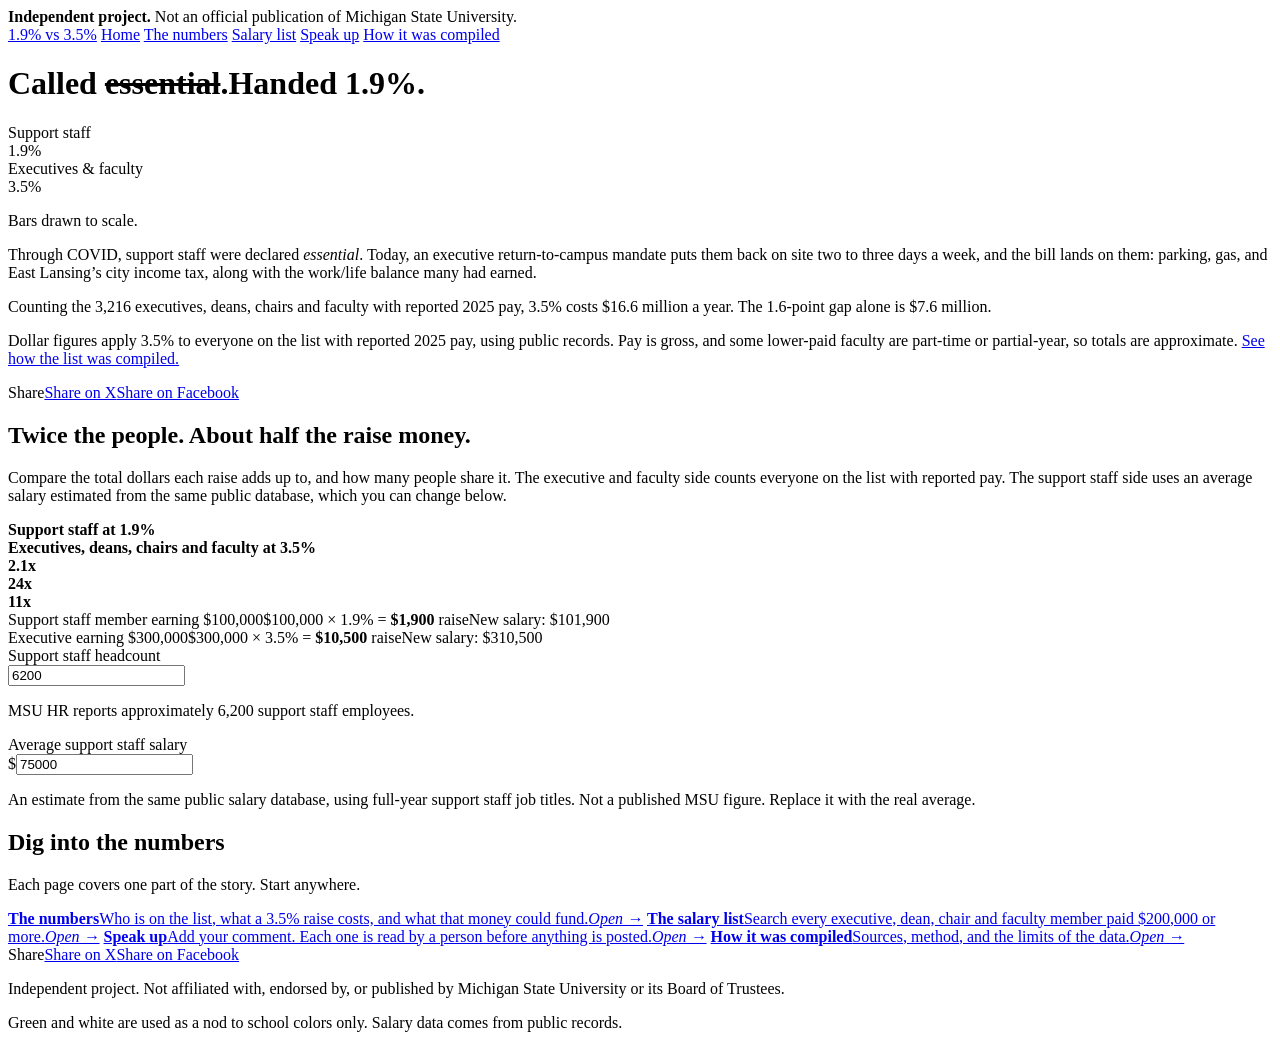
==== index.html @ 8581d36d "Add files via upload" ====
<!doctype html>
<html lang="en">
<head>
<meta charset="utf-8">
<meta name="viewport" content="width=device-width, initial-scale=1">
<title>1.9% vs 3.5%: MSU Raises</title>
<meta name="description" content="Support staff received a 1.9% raise while executives and faculty received 3.5%. Twice the people, about half the raise money.">
<meta property="og:type" content="website">
<meta property="og:title" content="Support staff got 1.9%. Executives got 3.5%.">
<meta property="og:description" content="Support staff received a 1.9% raise while executives and faculty received 3.5%. Twice the people, about half the raise money.">
<meta name="twitter:card" content="summary_large_image">
<meta name="twitter:title" content="Support staff got 1.9%. Executives got 3.5%.">
<meta name="twitter:description" content="Support staff received a 1.9% raise while executives and faculty received 3.5%. Twice the people, about half the raise money.">
<link rel="canonical" href="https://msu.unfml.com/">
<meta property="og:url" content="https://msu.unfml.com/">
<meta property="og:site_name" content="1.9% vs 3.5%">
<meta property="og:image" content="https://msu.unfml.com/assets/og-image.png">
<meta property="og:image:width" content="1200">
<meta property="og:image:height" content="630">
<meta property="og:image:alt" content="1.9% vs 3.5%: twice the people, about half the raise money">
<meta name="twitter:image" content="https://msu.unfml.com/assets/og-image.png">
<link rel="stylesheet" href="assets/style.css">
</head>
<body>

<div class="banner"><div class="wrap">
  <strong>Independent project.</strong>
  <span>Not an official publication of Michigan State University.</span>
</div></div>

<nav class="nav" aria-label="Site"><div class="wrap">
    <a class="brand" href="index.html">1.9% vs 3.5%</a>
    <a class="l" href="index.html" aria-current="page">Home</a>
    <a class="l" href="numbers.html">The numbers</a>
    <a class="l" href="salaries.html">Salary list</a>
    <a class="l" href="voices.html">Speak up</a>
    <a class="l" href="method.html">How it was compiled</a>
  </div></nav>

<header class="hero">
  <div class="wrap">
    <h1 class="stmt"><span class="l1">Called <s>essential</s>.</span><span class="l2">Handed <b>1.9%</b>.</span></h1>
    <div class="race" aria-label="Raise comparison, drawn to scale">
      <div class="rc-row rc-a"><div class="rc-who">Support staff</div><div class="rc-track"><div class="rc-bar">1.9%</div></div></div>
      <div class="rc-row rc-b"><div class="rc-who">Executives &amp; faculty</div><div class="rc-track"><div class="rc-bar">3.5%</div></div></div>
      <p class="note">Bars drawn to scale.</p>
    </div>
    <p>Through COVID, support staff were declared <i>essential</i>. Today, an executive return-to-campus mandate puts them back on site two to three days a week, and the bill lands on them: parking, gas, and East Lansing’s city income tax, along with the work/life balance many had earned.</p>
    <p>Counting the <span id="heroN">3,216</span> executives, deans, chairs and faculty with reported 2025 pay, 3.5% costs <span class="cost" id="heroCost">$16.6 million</span> a year. The 1.6-point gap alone is <span id="heroGap">$7.6 million</span>.</p>
    <p class="scenario">Dollar figures apply 3.5% to everyone on the list with reported 2025 pay, using public records. Pay is gross, and some lower-paid faculty are part-time or partial-year, so totals are approximate. <a href="method.html">See how the list was compiled.</a></p>
    <div class="share" role="group" aria-label="Share this page"><span class="lbl">Share</span><a class="shx" href="https://x.com/intent/post" target="_blank" rel="noopener noreferrer">Share on X</a><a class="shfb" href="https://www.facebook.com/sharer/sharer.php" target="_blank" rel="noopener noreferrer">Share on Facebook</a></div>
  </div>
</header>

<section class="scale" id="scale" aria-labelledby="scH">
  <div class="wrap">
    <h2 id="scH">Twice the people. About half the raise money.</h2>
    <p class="lede">Compare the total dollars each raise adds up to, and how many people share it. The executive and faculty side counts everyone on the list with reported pay. The support staff side uses an average salary estimated from the same public database, which you can change below.</p>
    <div class="cmp">
      <div class="cmp-row">
        <div class="head"><b id="sName">Support staff at 1.9%</b><span id="sMeta"></span></div>
        <div class="cmp-track"><div class="cmp-bar s" id="sBar" style="width:0"></div></div>
      </div>
      <div class="cmp-row">
        <div class="head"><b>Executives, deans, chairs and faculty at 3.5%</b><span id="xMeta"></span></div>
        <div class="cmp-track"><div class="cmp-bar x" id="xBar" style="width:0"></div></div>
      </div>
    </div>
    <div class="verdict" aria-live="polite">
      <div class="v"><b id="vMoney">2.1x</b><span id="vMoneyT"></span></div>
      <div class="v"><b id="vPeople">24x</b><span id="vPeopleT"></span></div>
      <div class="v"><b id="vPer">11x</b><span id="vPerT"></span></div>
    </div>
    <div class="example" aria-label="Example of the same raise on two salaries">
      <div class="ex"><span class="who">Support staff member earning $100,000</span><span class="math">$100,000 &times; 1.9% = <b>$1,900</b> raise</span><span class="new">New salary: $101,900</span></div>
      <div class="ex hot"><span class="who">Executive earning $300,000</span><span class="math">$300,000 &times; 3.5% = <b>$10,500</b> raise</span><span class="new">New salary: $310,500</span></div>
    </div>
    <div class="scale-inputs">
      <div>
        <label for="sCount">Support staff headcount</label>
        <div class="inputrow"><input id="sCount" type="number" min="1" step="100" value="6200" inputmode="numeric"></div>
        <p class="hint">MSU HR reports approximately 6,200 support staff employees.</p>
      </div>
      <div>
        <label for="sAvg">Average support staff salary</label>
        <div class="inputrow"><span>$</span><input id="sAvg" type="number" min="1" step="1000" value="75000" inputmode="numeric"></div>
        <p class="hint">An estimate from the same public salary database, using full-year support staff job titles. Not a published MSU figure. Replace it with the real average.</p>
      </div>
    </div>
  </div>
</section>

<section class="explore" aria-labelledby="exH">
  <div class="wrap">
    <h2 id="exH">Dig into the numbers</h2>
    <p class="lede">Each page covers one part of the story. Start anywhere.</p>
    <div class="cards">
      <a class="card" href="numbers.html"><b>The numbers</b><span>Who is on the list, what a 3.5% raise costs, and what that money could fund.</span><em>Open &rarr;</em></a>
      <a class="card" href="salaries.html"><b>The salary list</b><span>Search every executive, dean, chair and faculty member paid $200,000 or more.</span><em>Open &rarr;</em></a>
      <a class="card" href="voices.html"><b>Speak up</b><span>Add your comment. Each one is read by a person before anything is posted.</span><em>Open &rarr;</em></a>
      <a class="card" href="method.html"><b>How it was compiled</b><span>Sources, method, and the limits of the data.</span><em>Open &rarr;</em></a>
    </div>
  </div>
</section>

<footer>
  <div class="wrap">
    <div class="share" role="group" aria-label="Share this page"><span class="lbl">Share</span><a class="shx" href="https://x.com/intent/post" target="_blank" rel="noopener noreferrer">Share on X</a><a class="shfb" href="https://www.facebook.com/sharer/sharer.php" target="_blank" rel="noopener noreferrer">Share on Facebook</a></div>
    <p>Independent project. Not affiliated with, endorsed by, or published by Michigan State University or its Board of Trustees.</p>
    <p>Green and white are used as a nod to school colors only. Salary data comes from public records.</p>
  </div>
</footer>

<script src="assets/data.js"></script>
<script src="assets/share.js"></script>
<script src="assets/home.js"></script>
</body>
</html>
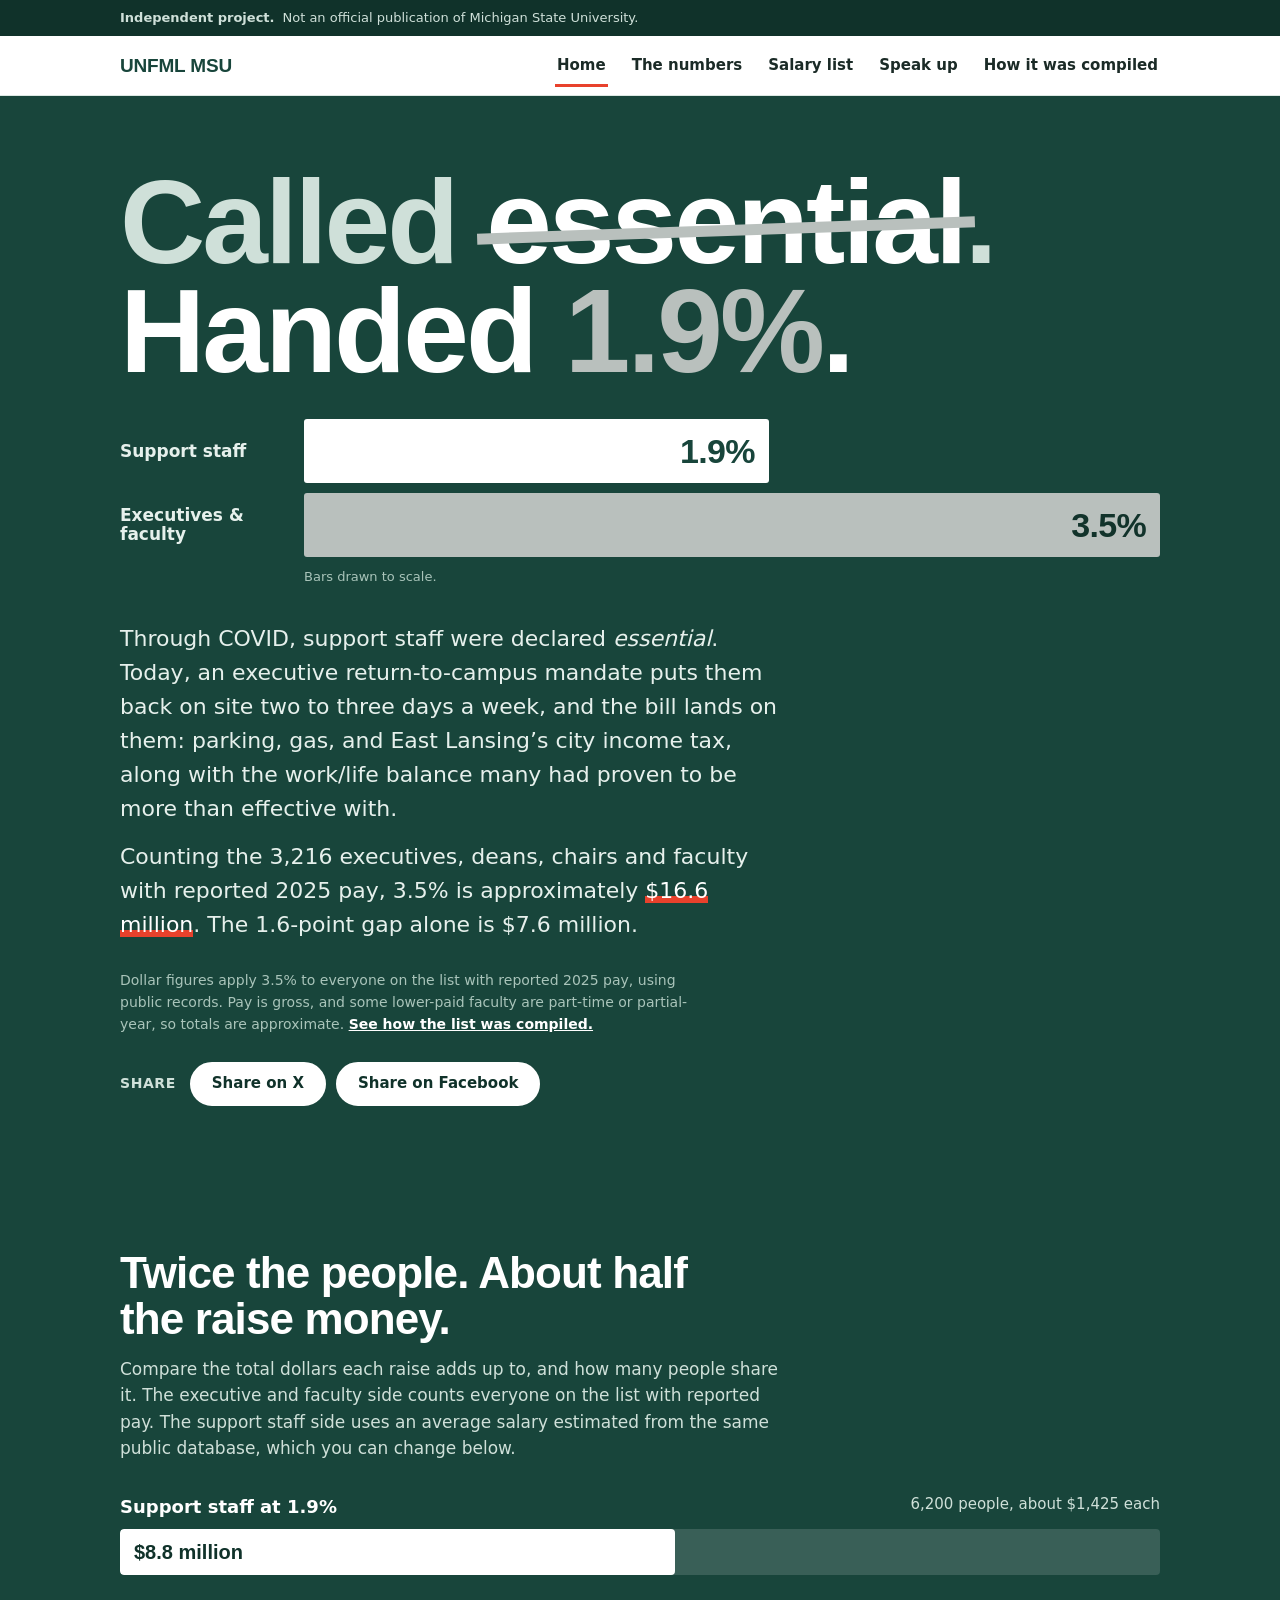
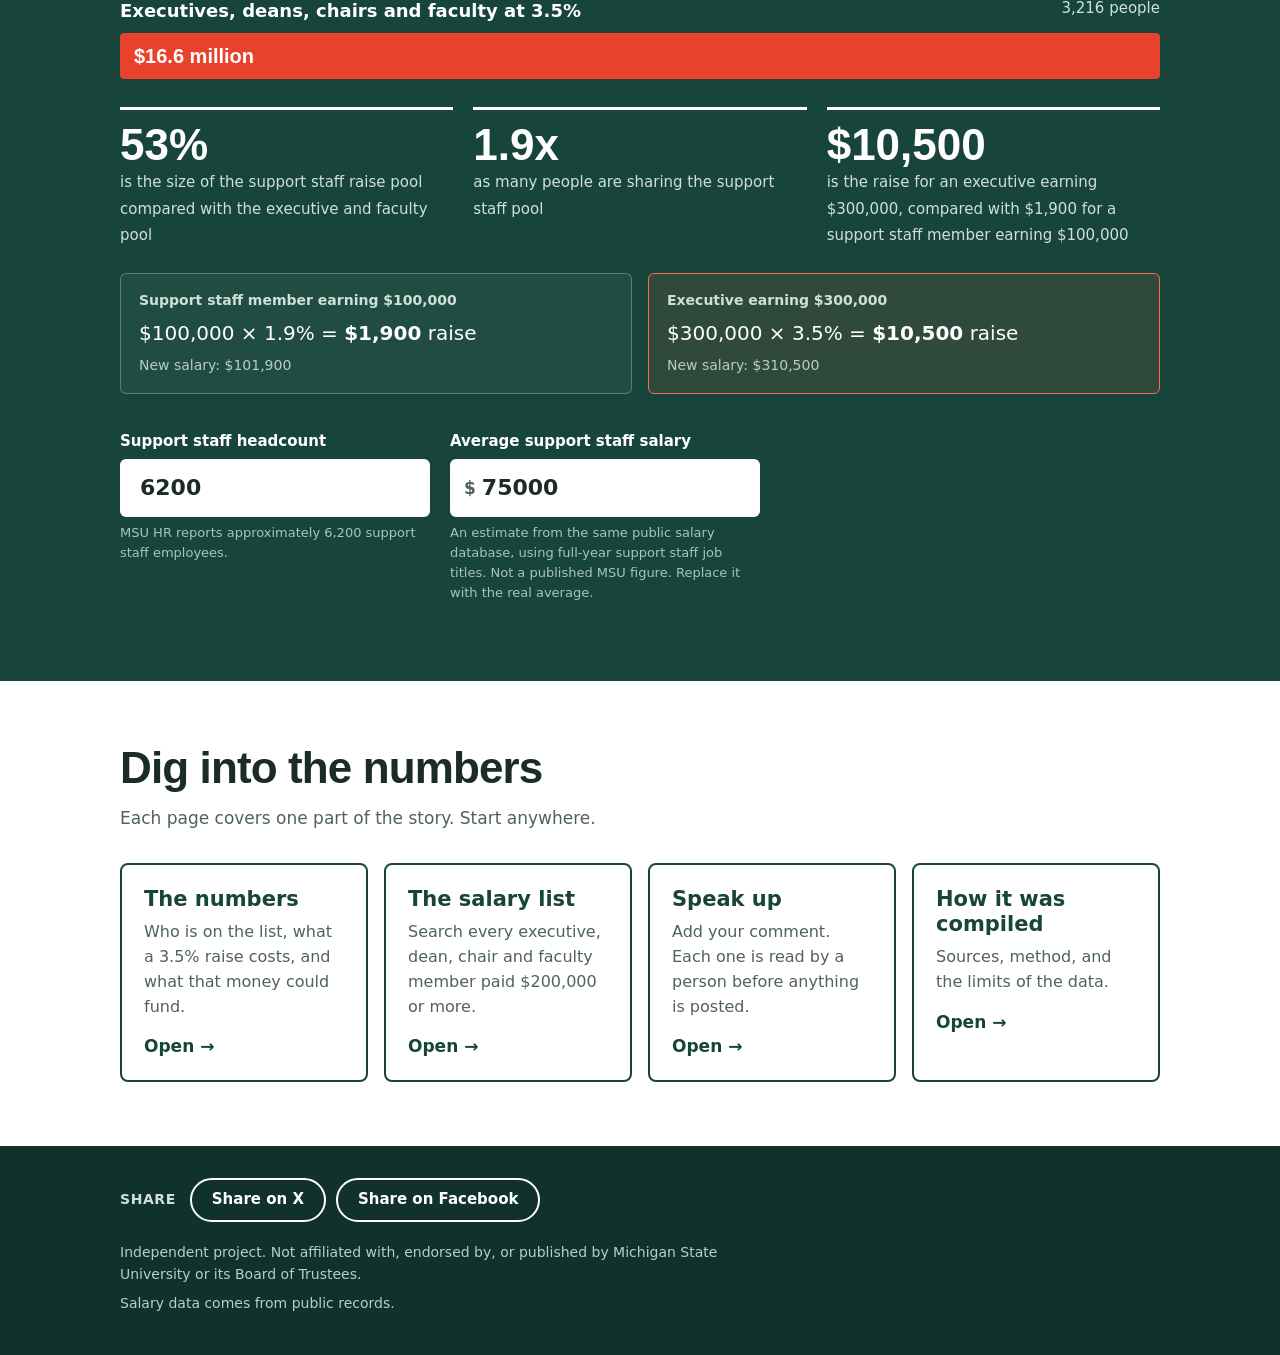
==== commit 9b98d70d: "Update navigation brand and content in index.html" ====
--- a/index.html
+++ b/index.html
@@ -29,7 +29,7 @@
 </div></div>
 
 <nav class="nav" aria-label="Site"><div class="wrap">
-    <a class="brand" href="index.html">1.9% vs 3.5%</a>
+    <a class="brand" href="index.html">UNFML MSU</a>
     <a class="l" href="index.html" aria-current="page">Home</a>
     <a class="l" href="numbers.html">The numbers</a>
     <a class="l" href="salaries.html">Salary list</a>
@@ -45,8 +45,8 @@
       <div class="rc-row rc-b"><div class="rc-who">Executives &amp; faculty</div><div class="rc-track"><div class="rc-bar">3.5%</div></div></div>
       <p class="note">Bars drawn to scale.</p>
     </div>
-    <p>Through COVID, support staff were declared <i>essential</i>. Today, an executive return-to-campus mandate puts them back on site two to three days a week, and the bill lands on them: parking, gas, and East Lansing’s city income tax, along with the work/life balance many had earned.</p>
-    <p>Counting the <span id="heroN">3,216</span> executives, deans, chairs and faculty with reported 2025 pay, 3.5% costs <span class="cost" id="heroCost">$16.6 million</span> a year. The 1.6-point gap alone is <span id="heroGap">$7.6 million</span>.</p>
+    <p>Through COVID, support staff were declared <i>essential</i>. Today, an executive return-to-campus mandate puts them back on site two to three days a week, and the bill lands on them: parking, gas, and East Lansing’s city income tax, along with the work/life balance many had proven to be more than effective with.</p>
+    <p>Counting the <span id="heroN">3,216</span> executives, deans, chairs and faculty with reported 2025 pay, 3.5% is approximately <span class="cost" id="heroCost">$16.6 million</span>. The 1.6-point gap alone is <span id="heroGap">$7.6 million</span>.</p>
     <p class="scenario">Dollar figures apply 3.5% to everyone on the list with reported 2025 pay, using public records. Pay is gross, and some lower-paid faculty are part-time or partial-year, so totals are approximate. <a href="method.html">See how the list was compiled.</a></p>
     <div class="share" role="group" aria-label="Share this page"><span class="lbl">Share</span><a class="shx" href="https://x.com/intent/post" target="_blank" rel="noopener noreferrer">Share on X</a><a class="shfb" href="https://www.facebook.com/sharer/sharer.php" target="_blank" rel="noopener noreferrer">Share on Facebook</a></div>
   </div>
@@ -107,7 +107,7 @@
   <div class="wrap">
     <div class="share" role="group" aria-label="Share this page"><span class="lbl">Share</span><a class="shx" href="https://x.com/intent/post" target="_blank" rel="noopener noreferrer">Share on X</a><a class="shfb" href="https://www.facebook.com/sharer/sharer.php" target="_blank" rel="noopener noreferrer">Share on Facebook</a></div>
     <p>Independent project. Not affiliated with, endorsed by, or published by Michigan State University or its Board of Trustees.</p>
-    <p>Green and white are used as a nod to school colors only. Salary data comes from public records.</p>
+    <p>Salary data comes from public records.</p>
   </div>
 </footer>
 
--- a/assets/style.css
+++ b/assets/style.css
@@ -0,0 +1,200 @@
+:root{
+  --green:#18453B;
+  --green-deep:#10322A;
+  --mint:#DCE8E3;
+  --paper:#FFFFFF;
+  --text:#1B2B27;
+  --muted:#4F625C;
+  --signal:#E8412C;
+  --maxw:1080px;
+}
+*{box-sizing:border-box}
+html{scroll-behavior:smooth}
+body{margin:0;font-family:system-ui,-apple-system,"Segoe UI",Roboto,"Helvetica Neue",Arial,sans-serif;color:var(--text);background:var(--paper);line-height:1.55;font-size:17px}
+:focus-visible{outline:3px solid var(--signal);outline-offset:3px}
+.wrap{max-width:var(--maxw);margin:0 auto;padding:0 20px}
+
+.banner{background:var(--green-deep);color:#cfe0d9;font-size:13px;padding:8px 0}
+.banner .wrap{display:flex;gap:8px;flex-wrap:wrap}
+
+.hero{background:var(--green);color:#fff;padding:72px 0 80px}
+.hero{--hot:#B9C0BD}
+.hero h1.stmt{font-size:clamp(44px,9.4vw,118px);line-height:.92;margin:0 0 34px}
+.stmt .l1{display:block;color:#cfe0d9}
+.stmt .l1 s{text-decoration:none;position:relative;color:#fff}
+.stmt .l1 s:after{content:"";position:absolute;left:-2%;right:-2%;top:52%;height:.09em;background:var(--hot);transform:rotate(-2deg)}
+.stmt .l2{display:block;color:#fff}
+.stmt .l2 b{color:var(--hot);font-weight:900}
+.scale .example{display:grid;grid-template-columns:1fr 1fr;gap:16px;margin:26px 0 30px}
+.scale .ex{border:1px solid rgba(255,255,255,.28);border-radius:6px;padding:16px 18px;display:flex;flex-direction:column;gap:6px;background:rgba(255,255,255,.04)}
+.scale .ex.hot{border-color:#FF6A4D;background:rgba(255,106,77,.10)}
+.scale .ex .who{font-size:14px;color:#cfe0d9;font-weight:600}
+.scale .ex .math{font-size:clamp(16px,2vw,20px);color:#fff}
+.scale .ex .math b{font-weight:900}
+.scale .ex .new{font-size:14px;color:#b7cdc4}
+@media(max-width:700px){.scale .example{grid-template-columns:1fr}}
+.race{margin:0 0 34px;max-width:1040px}
+.race .rc-row{display:flex;align-items:center;gap:14px;margin-bottom:10px}
+.race .rc-who{flex:0 0 clamp(92px,16vw,170px);font:600 clamp(13px,1.5vw,17px)/1.15 system-ui,-apple-system,"Segoe UI",Roboto,Arial,sans-serif;color:#e6f0ec}
+.race .rc-track{flex:1}
+.race .rc-bar{height:clamp(40px,6vw,64px);display:flex;align-items:center;justify-content:flex-end;padding-right:14px;font:900 clamp(20px,3.2vw,34px)/1 "Helvetica Neue","Arial Black",Arial,sans-serif;letter-spacing:-.02em;border-radius:3px;transform-origin:left;animation:grow 1.1s cubic-bezier(.2,.8,.2,1) both}
+.race .rc-a .rc-bar{width:54.29%;background:#fff;color:var(--green)}
+.race .rc-b .rc-bar{width:100%;background:var(--hot);color:#12332b;animation-delay:.25s}
+.race .note{font-size:13px;color:#a9c4ba;margin:6px 0 0 calc(clamp(92px,16vw,170px) + 14px)}
+@keyframes grow{from{transform:scaleX(0)}to{transform:scaleX(1)}}
+@media(prefers-reduced-motion:reduce){.race .rc-bar{animation:none}}
+.hero h1{font-family:"Helvetica Neue","Arial Black",Arial,system-ui,sans-serif;font-weight:900;font-size:clamp(40px,8.2vw,96px);line-height:.98;letter-spacing:-.025em;margin:0 0 28px;max-width:none}
+.hero p{font-size:clamp(18px,2.2vw,22px);max-width:48ch;margin:0 0 14px;color:#e6f0ec}
+.hero .cost{color:#fff;box-shadow:inset 0 -.32em 0 var(--signal)}
+.hero .scenario{font-size:14px;color:#a9c4ba;max-width:64ch;margin-top:28px}
+
+section{padding:64px 0}
+h2{font-family:"Helvetica Neue","Arial Black",Arial,system-ui,sans-serif;font-weight:800;font-size:clamp(28px,4.4vw,44px);line-height:1.05;letter-spacing:-.02em;margin:0 0 14px;max-width:22ch}
+.lede{color:var(--muted);max-width:62ch;margin:0 0 32px}
+
+/* groups */
+.groups{display:grid;grid-template-columns:repeat(4,1fr);gap:20px}
+.group{border-top:4px solid var(--green);padding-top:14px}
+.group b{font-family:"Helvetica Neue","Arial Black",Arial,system-ui,sans-serif;font-weight:800;font-size:clamp(28px,4vw,40px);display:block;line-height:1.05}
+.group .n{font-weight:600;margin:4px 0 2px}
+.group span{font-size:15px;color:var(--muted);display:block}
+
+/* scale comparison */
+.scale{background:var(--green);color:#fff}
+.scale h2{max-width:24ch}
+.scale .lede{color:#cfe0d9}
+.cmp{display:grid;gap:22px;margin:28px 0}
+.cmp-row .head{display:flex;justify-content:space-between;gap:12px;flex-wrap:wrap;margin-bottom:8px}
+.cmp-row .head b{font-weight:600;font-size:18px}
+.cmp-row .head span{color:#cfe0d9;font-size:15px}
+.cmp-track{background:rgba(255,255,255,.14);border-radius:4px;height:46px;overflow:hidden}
+.cmp-bar{height:100%;display:flex;align-items:center;padding:0 14px;font-family:"Helvetica Neue","Arial Black",Arial,system-ui,sans-serif;font-weight:800;font-size:20px;white-space:nowrap;border-radius:4px;transition:width .9s cubic-bezier(.2,.7,.2,1)}
+.cmp-bar.s{background:#fff;color:var(--green-deep)}
+.cmp-bar.x{background:var(--signal);color:#fff}
+.verdict{display:grid;grid-template-columns:repeat(3,1fr);gap:20px;margin-top:8px}
+.verdict .v{border-top:3px solid #fff;padding-top:12px}
+.verdict .v b{font-family:"Helvetica Neue","Arial Black",Arial,system-ui,sans-serif;font-weight:800;font-size:clamp(28px,4.4vw,44px);display:block;line-height:1.05}
+.verdict .v span{font-size:15px;color:#cfe0d9}
+.scale-inputs{display:grid;grid-template-columns:1fr 1fr;gap:20px;margin-top:36px;max-width:640px}
+.scale-inputs label{color:#fff}
+.scale-inputs .hint{color:#a9c4ba}
+.scale .inputrow{border-color:#fff}
+
+/* calculator */
+.calc{background:var(--mint)}
+.calc-grid{display:grid;grid-template-columns:1fr 1fr;gap:32px;align-items:start}
+.fields{display:grid;gap:18px}
+label{display:block;font-weight:600;font-size:15px;margin-bottom:6px}
+.inputrow{display:flex;align-items:center;background:#fff;border:2px solid var(--green);border-radius:6px;padding:0 12px}
+.inputrow span{color:var(--muted);font-weight:600}
+input[type=number]{font:inherit;font-size:22px;font-weight:600;border:0;outline:0;padding:10px 6px;width:100%;background:transparent;color:var(--text)}
+.inputrow:focus-within{outline:3px solid var(--signal);outline-offset:2px}
+.hint{font-size:13px;color:var(--muted);margin-top:6px}
+.results{display:grid;gap:14px}
+.result{background:var(--green);color:#fff;border-radius:6px;padding:18px 20px}
+.result b{font-family:"Helvetica Neue","Arial Black",Arial,system-ui,sans-serif;font-weight:800;font-size:clamp(28px,5vw,40px);display:block;line-height:1.05;letter-spacing:-.01em}
+.result span{font-size:15px;color:#d5e5de}
+.result.alt{background:#fff;color:var(--text);border:2px solid var(--green)}
+.result.alt span{color:var(--muted)}
+
+/* ladder */
+.tools{display:flex;gap:16px;align-items:end;flex-wrap:wrap;margin-bottom:12px}
+.tools .search{flex:1;min-width:220px}
+.tools input[type=search]{font:inherit;width:100%;padding:11px 12px;border:2px solid var(--green);border-radius:6px}
+.chips{display:flex;gap:8px;flex-wrap:wrap;margin-bottom:16px}
+.chip{font:inherit;font-weight:600;font-size:15px;border:2px solid var(--green);background:#fff;color:var(--green);border-radius:999px;padding:7px 16px;cursor:pointer}
+.chip[aria-pressed="true"]{background:var(--green);color:#fff}
+.count{font-size:14px;color:var(--muted);margin-bottom:12px}
+.ladder{list-style:none;margin:0;padding:0}
+.row{display:grid;grid-template-columns:minmax(150px,240px) 1fr 110px;gap:16px;align-items:center;padding:10px 0;border-top:1px solid #d3e0da}
+.row:last-child{border-bottom:1px solid #d3e0da}
+.who b{display:block;font-weight:600;line-height:1.25}
+.who small{color:var(--muted);font-size:13px;line-height:1.3;display:block}
+.track{background:#edf3f0;height:22px;border-radius:3px;overflow:hidden}
+.bar{height:100%;background:var(--green);width:0;border-radius:3px;transition:width .9s cubic-bezier(.2,.7,.2,1)}
+.row.top .bar{background:var(--signal)}
+.amt{text-align:right;font-weight:600;font-variant-numeric:tabular-nums}
+.empty{padding:24px 0;color:var(--muted)}
+
+.method{background:var(--mint)}
+.method ul{padding-left:20px;max-width:70ch}
+.method li{margin-bottom:10px}
+.share{display:flex;flex-wrap:wrap;align-items:center;gap:10px;margin:26px 0 0}
+.share .lbl{font-size:14px;font-weight:700;letter-spacing:.04em;text-transform:uppercase;color:#cfe0d9;margin-right:4px}
+.share a{display:inline-flex;align-items:center;min-height:44px;padding:0 20px;border-radius:999px;border:2px solid #fff;background:#fff;color:var(--green-deep);font:700 15px/1 system-ui,-apple-system,"Segoe UI",Roboto,Arial,sans-serif;text-decoration:none}
+.share a:hover,.share a:focus-visible{background:transparent;color:#fff;outline:2px solid #fff;outline-offset:2px}
+footer .share{margin:0 0 20px}
+footer .share a{background:transparent;color:#fff}
+footer .share a:hover,footer .share a:focus-visible{background:#fff;color:var(--green-deep)}
+footer{background:var(--green-deep);color:#b9cfc6;font-size:14px;padding:32px 0}
+footer p{max-width:70ch;margin:0 0 8px}
+
+@media(max-width:760px){
+  .calc-grid{grid-template-columns:1fr}
+  .groups{grid-template-columns:1fr}
+  .verdict,.scale-inputs{grid-template-columns:1fr}
+  .cmp-bar{font-size:16px}
+  .row{grid-template-columns:1fr auto;grid-template-areas:"who amt" "track track";gap:8px 12px}
+  .who{grid-area:who}.amt{grid-area:amt}.track{grid-area:track}
+  .hero{padding:48px 0 56px}
+  section{padding:48px 0}
+}
+@media(prefers-reduced-motion:reduce){html{scroll-behavior:auto}.bar{transition:none}}
+
+/* ---- site navigation ---- */
+.nav{background:#fff;border-bottom:1px solid var(--mint);position:sticky;top:0;z-index:20}
+.nav .wrap{display:flex;align-items:center;flex-wrap:wrap;gap:2px 22px;padding-top:8px;padding-bottom:8px}
+.nav .brand{font-family:"Helvetica Neue","Arial Black",Arial,system-ui,sans-serif;font-weight:900;letter-spacing:-.01em;color:var(--green);text-decoration:none;font-size:19px;margin-right:auto;padding:6px 0}
+.nav a.l{color:var(--text);text-decoration:none;font-weight:600;font-size:15px;padding:10px 2px 7px;border-bottom:3px solid transparent}
+.nav a.l:hover{border-bottom-color:var(--green)}
+.nav a.l[aria-current="page"]{border-bottom-color:var(--signal)}
+@media(max-width:700px){.nav .brand{flex:0 0 100%}.nav .wrap{gap:0 16px}.nav a.l{font-size:14px}}
+
+/* ---- inner page header ---- */
+.pagehead{background:var(--green);color:#fff;padding:56px 0 50px}
+.pagehead h1{font-family:"Helvetica Neue","Arial Black",Arial,system-ui,sans-serif;font-weight:900;font-size:clamp(36px,6.4vw,68px);line-height:1;letter-spacing:-.025em;margin:0 0 16px}
+.pagehead p{max-width:58ch;margin:0;color:#e6f0ec;font-size:clamp(17px,2vw,20px)}
+
+/* ---- home: explore cards ---- */
+.explore .cards{display:grid;grid-template-columns:repeat(auto-fit,minmax(240px,1fr));gap:16px;margin-top:22px}
+.card{display:block;border:2px solid var(--green);border-radius:8px;padding:22px 22px 20px;text-decoration:none;color:var(--text);background:#fff}
+.card b{display:block;font-size:21px;line-height:1.2;color:var(--green);margin-bottom:8px}
+.card span{display:block;color:var(--muted);font-size:16px}
+.card em{display:block;font-style:normal;font-weight:700;color:var(--green);margin-top:14px}
+.card:hover,.card:focus-visible{background:var(--mint)}
+
+/* ---- buttons ---- */
+.btn{display:inline-flex;align-items:center;justify-content:center;min-height:48px;padding:0 26px;border-radius:999px;border:2px solid var(--green);background:var(--green);color:#fff;font:700 16px/1 system-ui,-apple-system,"Segoe UI",Roboto,Arial,sans-serif;cursor:pointer}
+.btn:hover{background:var(--green-deep)}
+.btn[disabled]{opacity:.55;cursor:not-allowed}
+
+/* ---- comments page ---- */
+.cols{display:grid;grid-template-columns:minmax(0,1.05fr) minmax(0,1fr);gap:48px;align-items:start}
+@media(max-width:860px){.cols{grid-template-columns:1fr;gap:40px}}
+.guide{background:var(--mint);border-radius:8px;padding:20px 22px;margin:0 0 22px}
+.guide h3{margin:0 0 8px;font-size:18px}
+.guide ul{margin:0;padding-left:20px}
+.guide li{margin-bottom:6px}
+.cform{margin-top:22px;border:2px solid var(--green);border-radius:8px;padding:22px}
+.cform label{display:block;font-weight:700;margin:0 0 6px}
+.cform textarea,.cform select{width:100%;font:inherit;color:var(--text);background:#fff;border:2px solid #9db3ab;border-radius:6px;padding:12px 14px}
+.cform textarea{min-height:170px;resize:vertical}
+.cform textarea:focus,.cform select:focus{outline:3px solid var(--signal);outline-offset:1px}
+.cform .field{margin-bottom:18px}
+.cform .count{font-size:13px;color:var(--muted);margin-top:4px;text-align:right}
+.cform .captcha{margin:6px 0 18px;min-height:78px}
+.cstatus{margin:14px 0 0;font-weight:600}
+.cstatus.err{color:#B3261E}
+.cstatus.ok{color:var(--green)}
+.comment{border-left:5px solid var(--green);padding:4px 0 4px 18px;margin:0 0 26px}
+.comment p{margin:0 0 6px;white-space:pre-wrap}
+.comment .meta{font-size:14px;color:var(--muted)}
+.hint2{font-size:14px;color:var(--muted);margin:10px 0 0}
+
+/* ---- links inside notes ---- */
+.scenario a,.lede a{color:inherit;text-decoration:underline;font-weight:600}
+.hero .scenario a{color:#fff}
+
+/* ---- method page ---- */
+.method h2{margin-top:0}
+.method a{color:var(--green);font-weight:600}
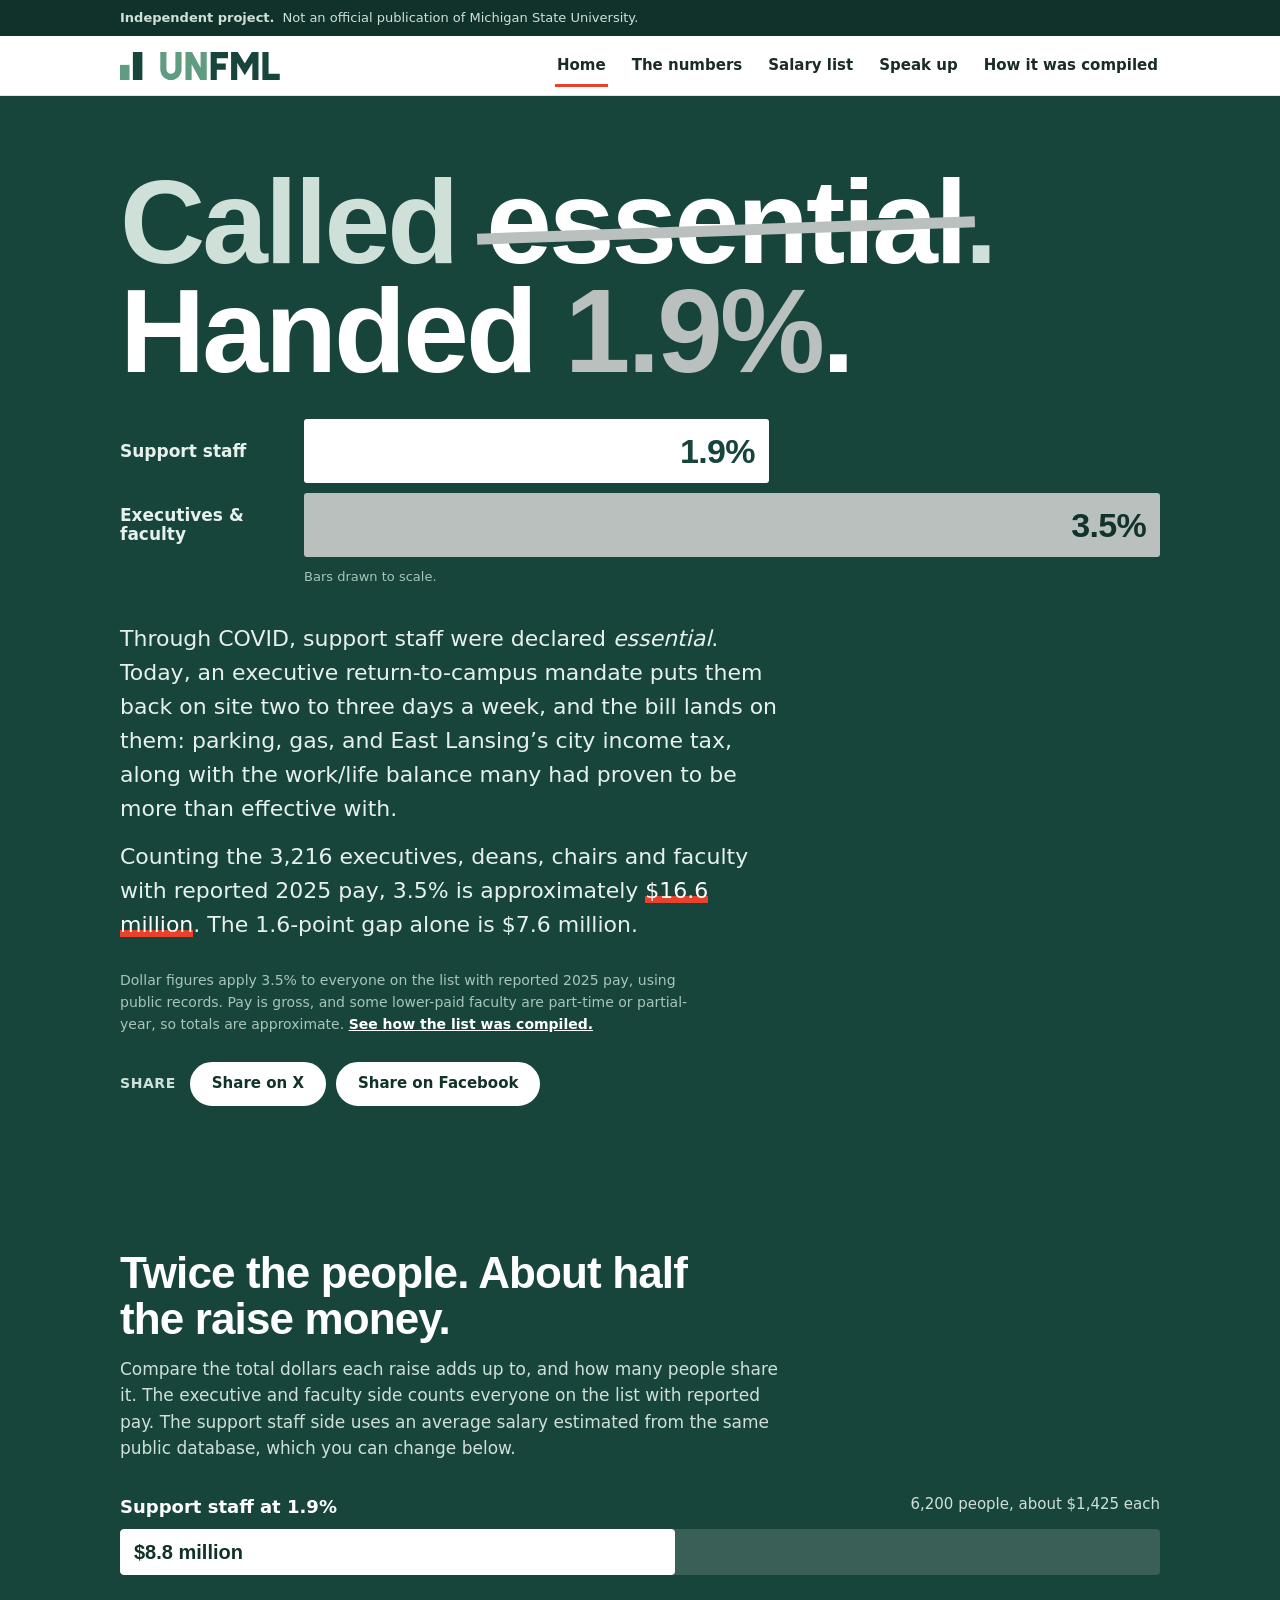
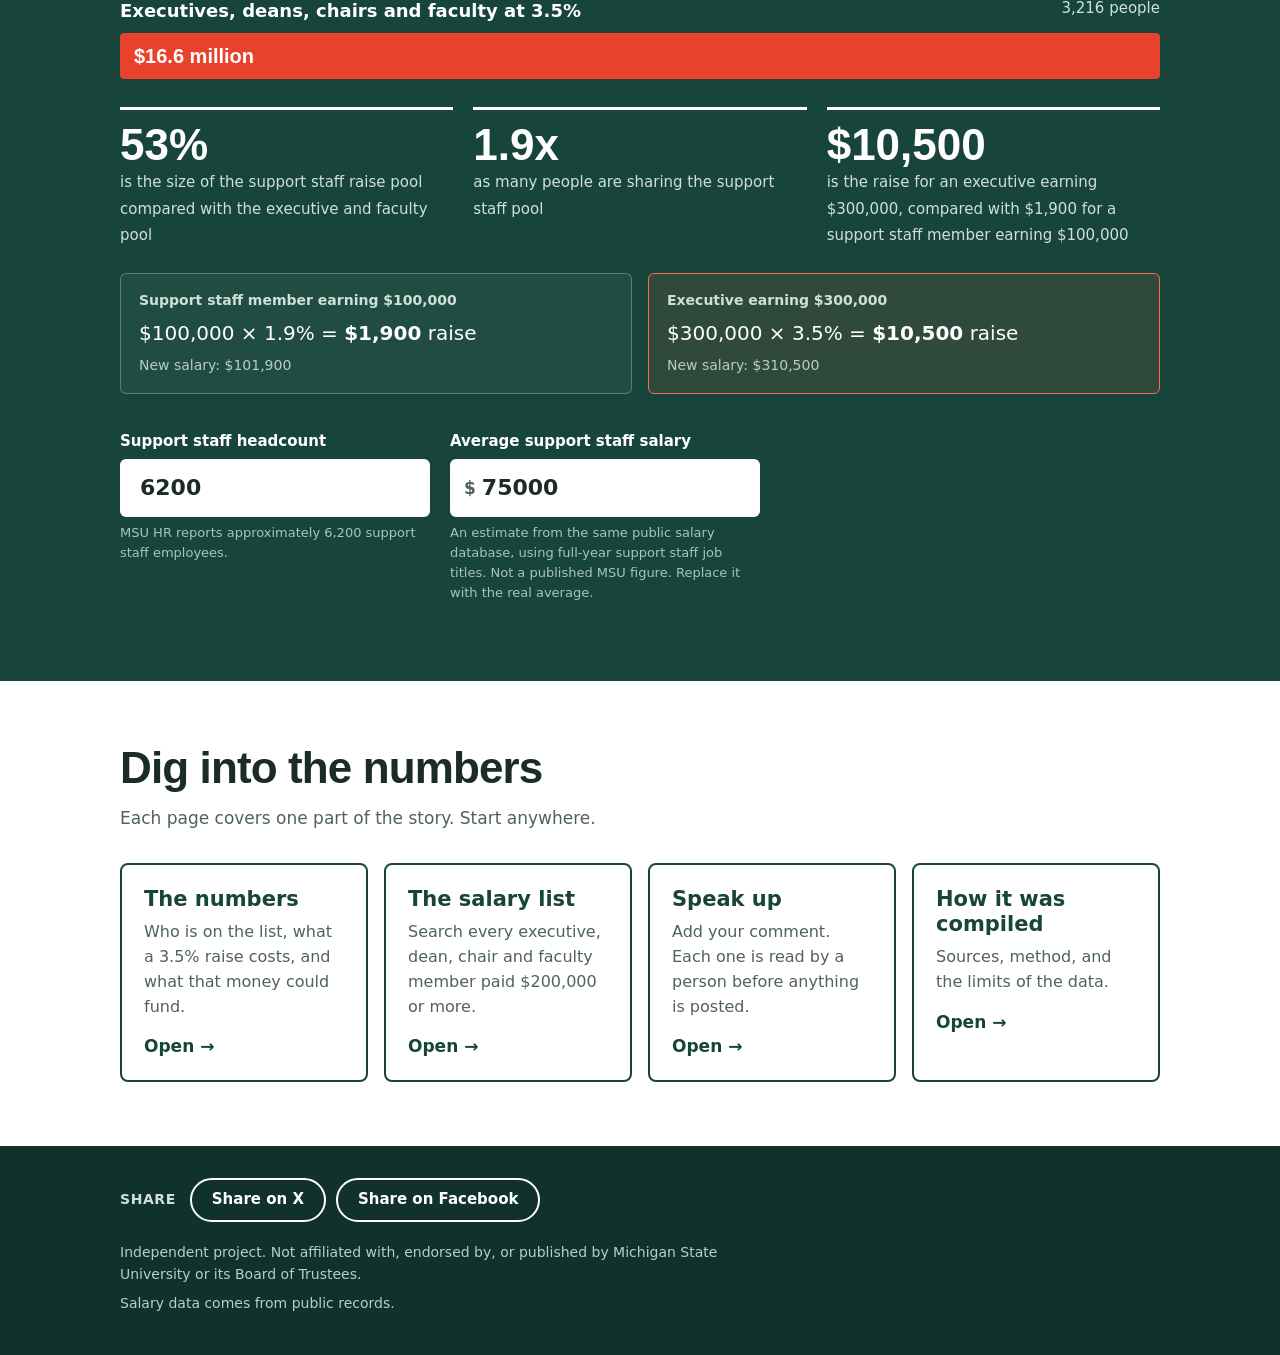
==== commit d90aa9eb: "Add files via upload" ====
--- a/index.html
+++ b/index.html
@@ -3,7 +3,7 @@
 <head>
 <meta charset="utf-8">
 <meta name="viewport" content="width=device-width, initial-scale=1">
-<title>1.9% vs 3.5%: MSU Raises</title>
+<title>UNFML MSU 2026</title>
 <meta name="description" content="Support staff received a 1.9% raise while executives and faculty received 3.5%. Twice the people, about half the raise money.">
 <meta property="og:type" content="website">
 <meta property="og:title" content="Support staff got 1.9%. Executives got 3.5%.">
@@ -19,6 +19,9 @@
 <meta property="og:image:height" content="630">
 <meta property="og:image:alt" content="1.9% vs 3.5%: twice the people, about half the raise money">
 <meta name="twitter:image" content="https://msu.unfml.com/assets/og-image.png">
+<link rel="icon" type="image/svg+xml" href="assets/favicon.svg">
+<link rel="icon" type="image/png" sizes="32x32" href="assets/favicon-32.png">
+<link rel="apple-touch-icon" href="assets/apple-touch-icon.png">
 <link rel="stylesheet" href="assets/style.css">
 </head>
 <body>
@@ -29,7 +32,7 @@
 </div></div>
 
 <nav class="nav" aria-label="Site"><div class="wrap">
-    <a class="brand" href="index.html">UNFML MSU</a>
+    <a class="brand" href="index.html" aria-label="UNFML, home"><img src="assets/unfml-logo.svg" alt="UNFML" width="162" height="28"></a>
     <a class="l" href="index.html" aria-current="page">Home</a>
     <a class="l" href="numbers.html">The numbers</a>
     <a class="l" href="salaries.html">Salary list</a>
--- a/assets/style.css
+++ b/assets/style.css
@@ -198,3 +198,5 @@
 /* ---- method page ---- */
 .method h2{margin-top:0}
 .method a{color:var(--green);font-weight:600}
+
+.nav .brand{display:flex;align-items:center;gap:10px}.nav .brand img{display:block;height:28px;width:auto}.nav .brand span{font-weight:900;font-size:19px;color:var(--green);letter-spacing:.02em}@media(max-width:700px){.nav .brand img{height:24px}}
